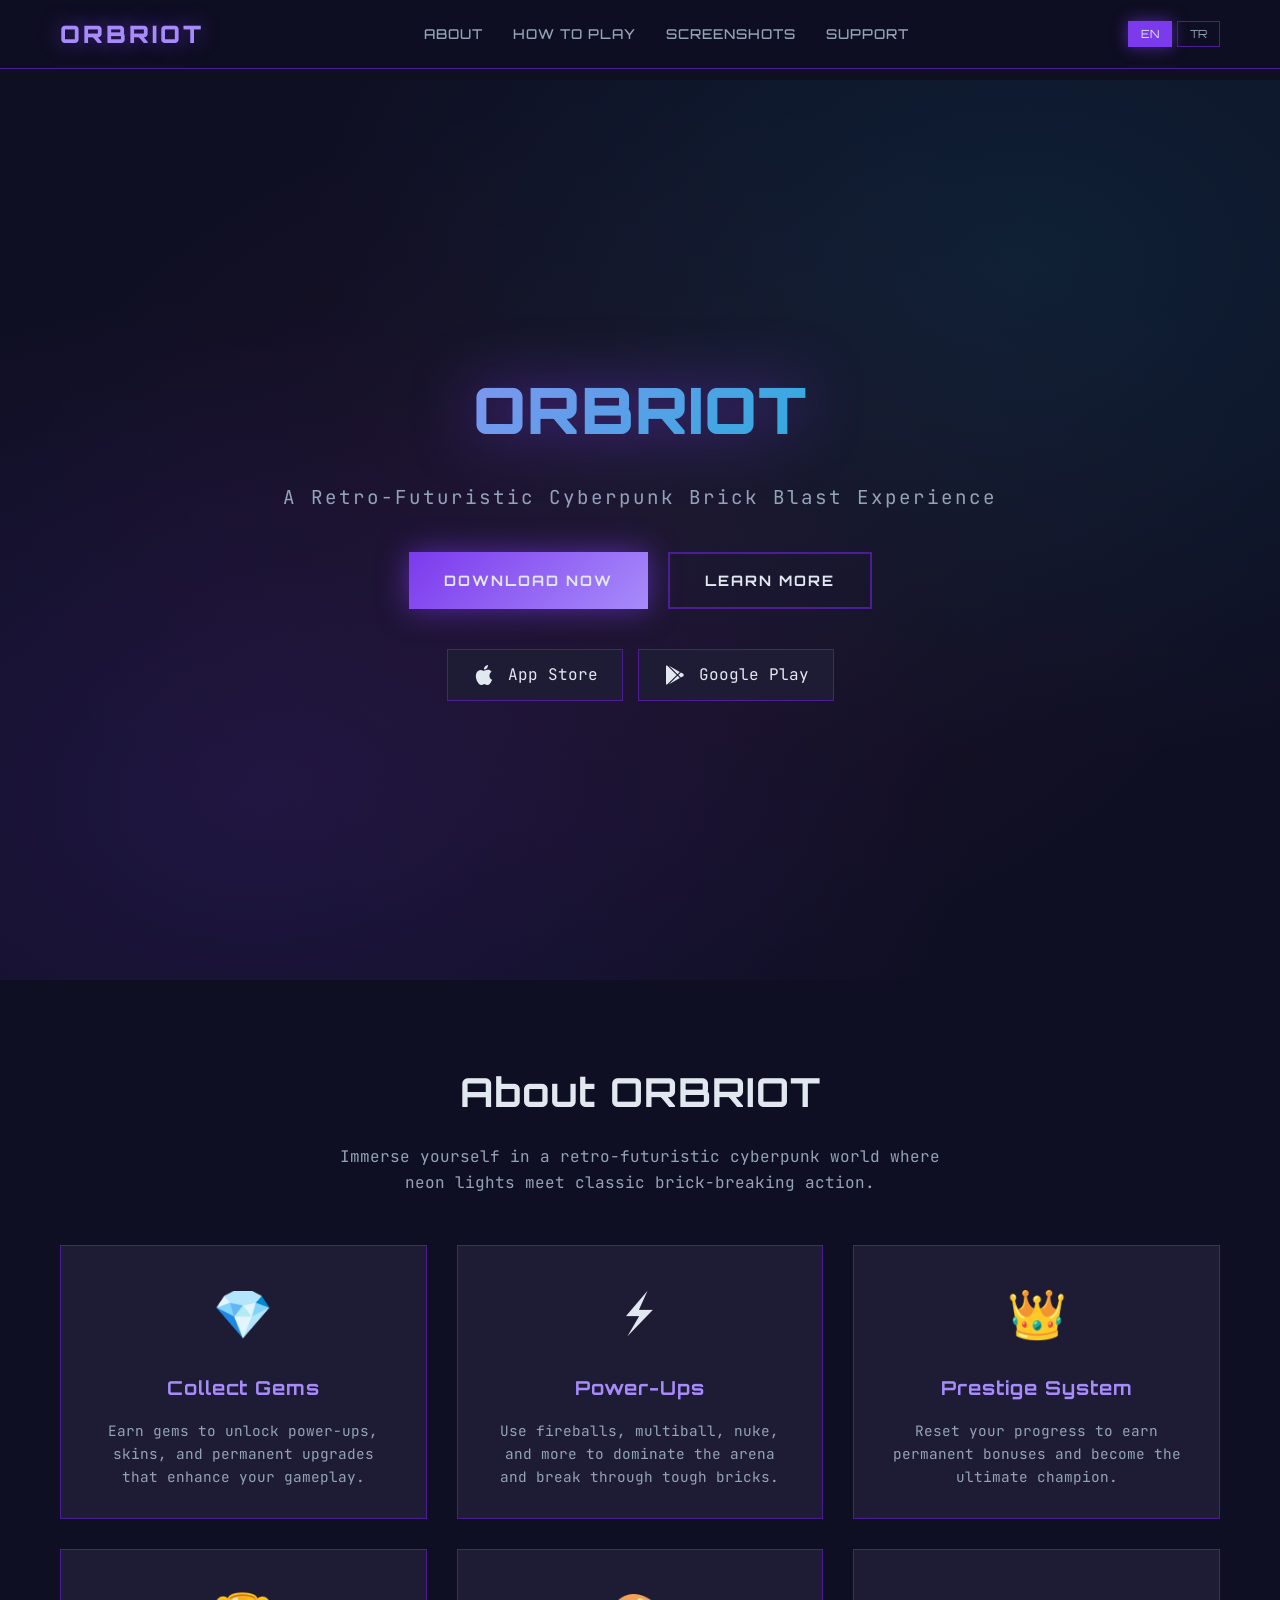
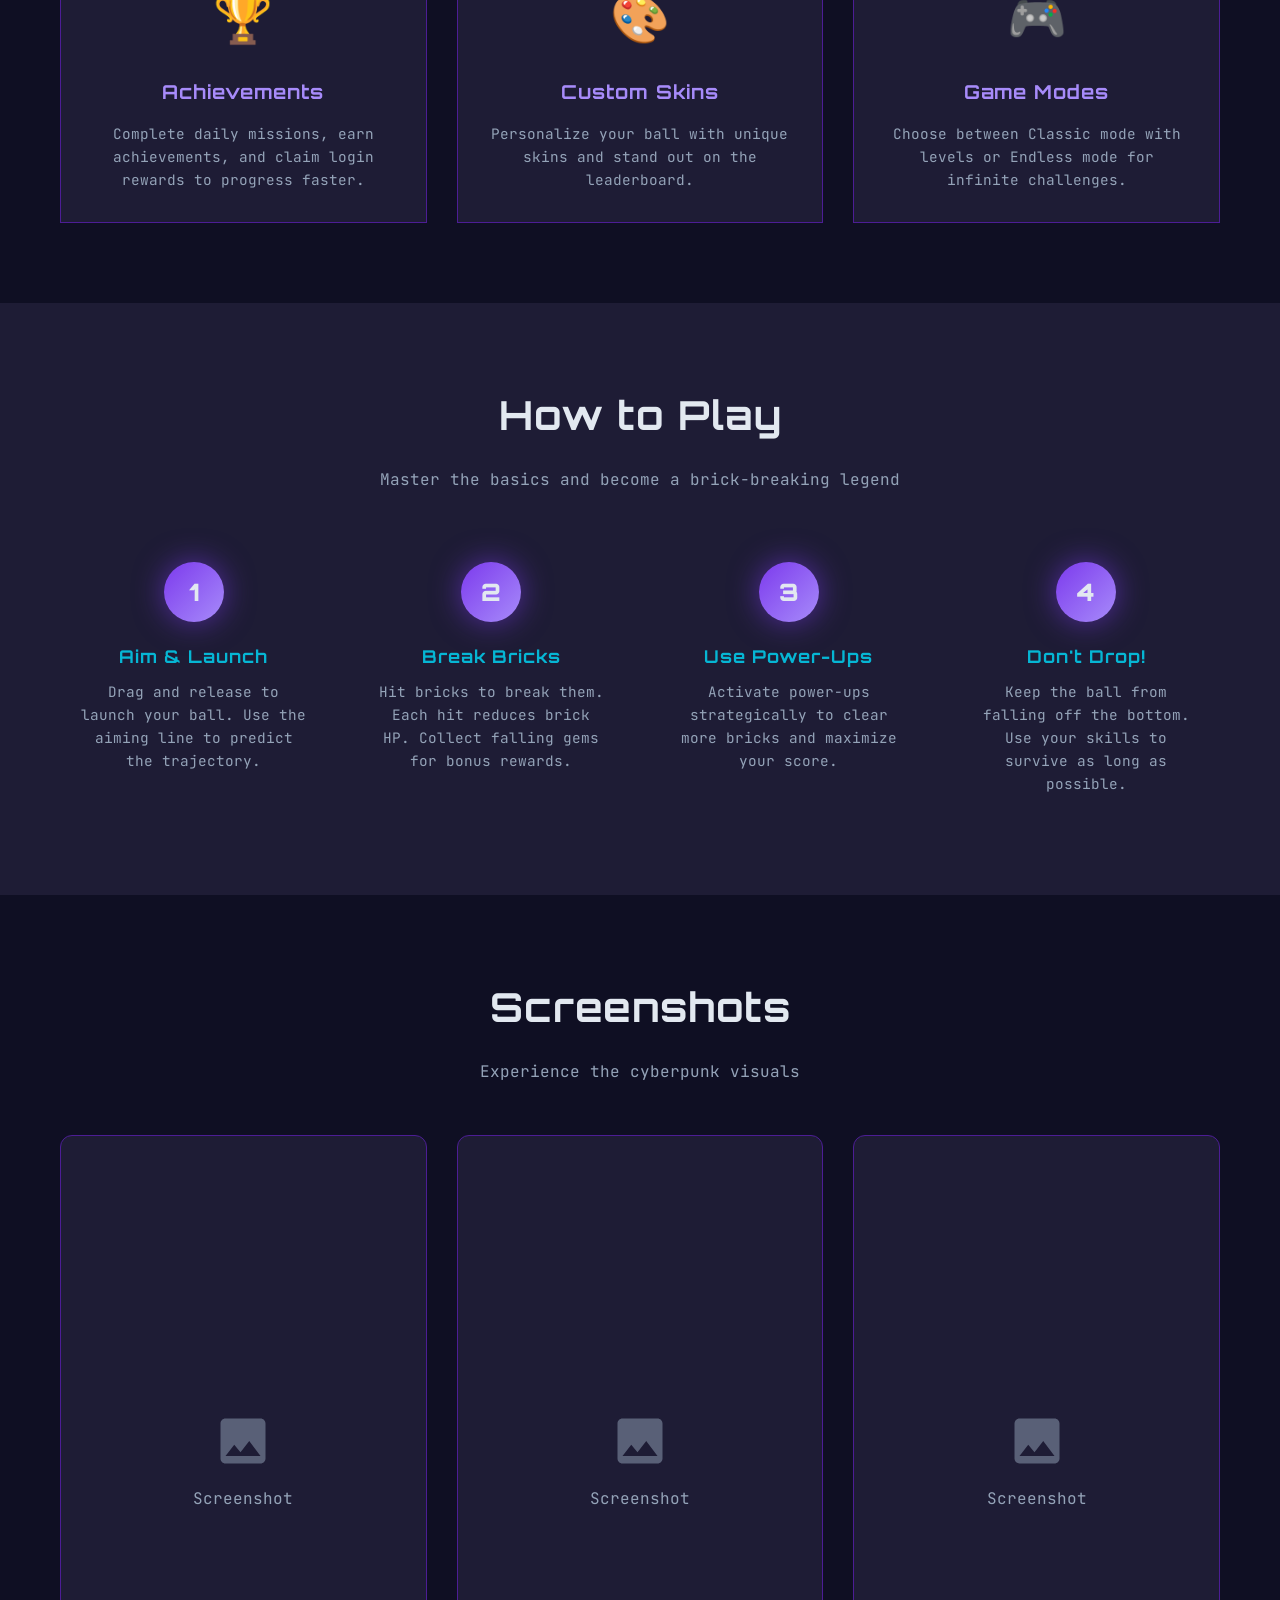
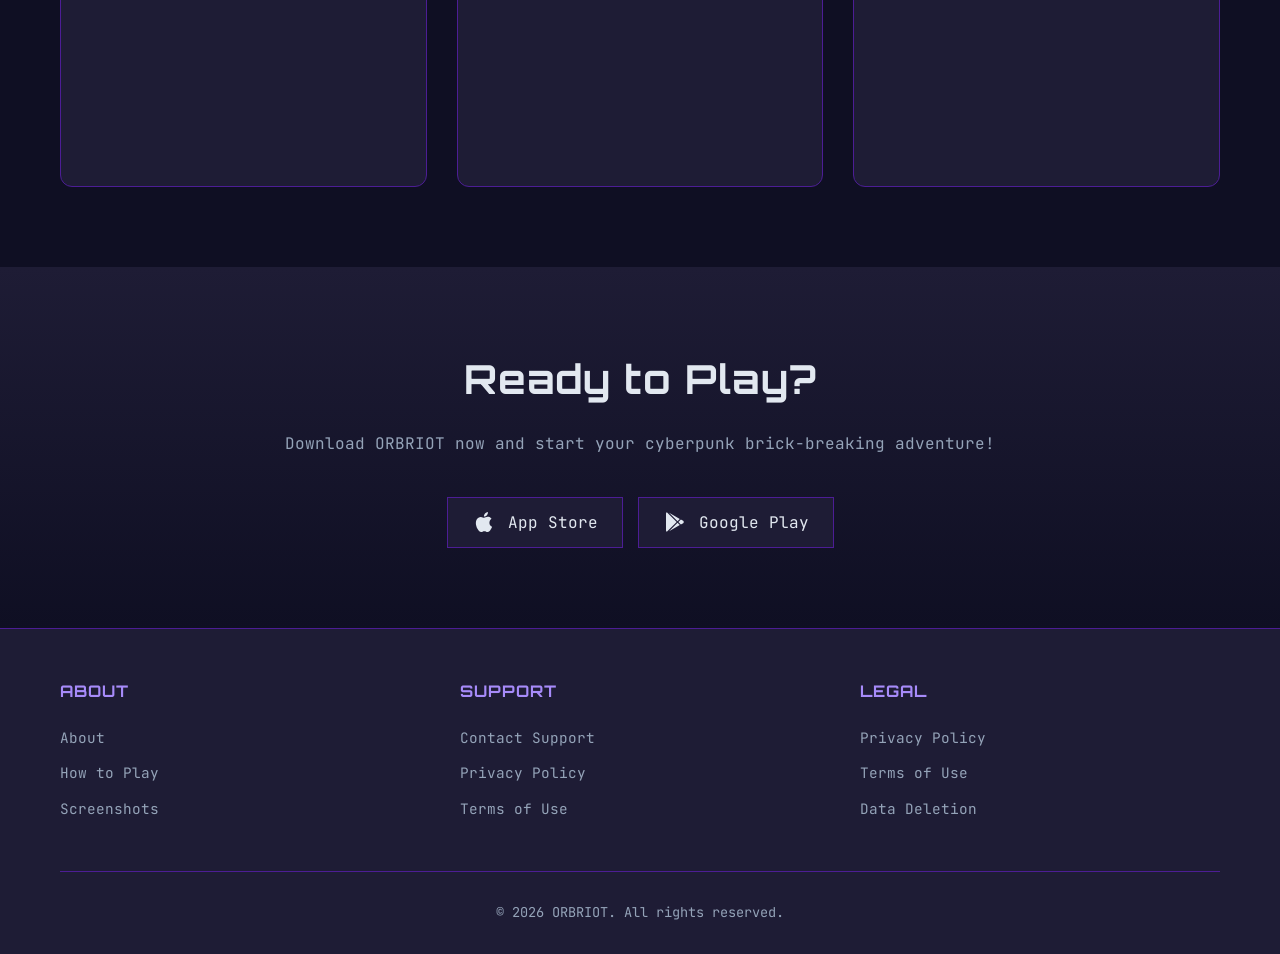
==== index.html @ 3a0cabdf "Initial commit: Orbriot Flutter game + website Full Flutter project with AdMob integration, Firebase" ====
<!DOCTYPE html>
<html lang="en">
<head>
  <meta charset="UTF-8">
  <meta name="viewport" content="width=device-width, initial-scale=1.0">
  <title>ORBRIOT - Retro-Futuristic Brick Blast Game</title>
  <meta name="description" content="ORBRIOT - A retro-futuristic cyberpunk themed brick blast game. Break bricks, collect gems, and become the ultimate champion!">
  <link rel="stylesheet" href="css/style.css">
  <link rel="icon" href="web/favicon.png">
</head>
<body>
  <header>
    <div class="container">
      <nav>
        <a href="index.html" class="logo">ORBRIOT</a>
        <ul class="nav-links">
          <li><a href="#about" data-lang="nav_about">About</a></li>
          <li><a href="#how-to-play" data-lang="nav_howto">How to Play</a></li>
          <li><a href="#screenshots" data-lang="nav_screenshots">Screenshots</a></li>
          <li><a href="support.html" data-lang="nav_support">Support</a></li>
        </ul>
        <div class="nav-right">
          <div class="lang-switch">
            <button class="lang-btn active" data-lang="en">EN</button>
            <button class="lang-btn" data-lang="tr">TR</button>
          </div>
        </div>
      </nav>
    </div>
  </header>

  <main>
    <section class="hero">
      <div class="container">
        <div class="hero-content">
          <h1>ORBRIOT</h1>
          <p class="tagline" data-lang="hero_tagline">A Retro-Futuristic Cyberpunk Brick Blast Experience</p>
          <div class="hero-buttons">
            <a href="#download" class="btn btn-primary glow-animation" data-lang="hero_download">Download Now</a>
            <a href="#how-to-play" class="btn btn-secondary" data-lang="hero_learn">Learn More</a>
          </div>
          <div class="store-buttons">
            <a href="https://apps.apple.com/app/orbriot" target="_blank" class="btn-store" id="ios-link">
              <svg viewBox="0 0 24 24" fill="currentColor">
                <path d="M18.71 19.5c-.83 1.24-1.71 2.45-3.05 2.47-1.34.03-1.77-.79-3.29-.79-1.53 0-2 .77-3.27.82-1.31.05-2.3-1.32-3.14-2.53C4.25 17 2.94 12.45 4.7 9.39c.87-1.52 2.43-2.48 4.12-2.51 1.28-.02 2.5.87 3.29.87.78 0 2.26-1.07 3.81-.91.65.03 2.47.26 3.64 1.98-.09.06-2.17 1.28-2.15 3.81.03 3.02 2.65 4.03 2.68 4.04-.03.07-.42 1.44-1.38 2.83M13 3.5c.73-.83 1.94-1.46 2.94-1.5.13 1.17-.34 2.35-1.04 3.19-.69.85-1.83 1.51-2.95 1.42-.15-1.15.41-2.35 1.05-3.11z"/>
              </svg>
              <span data-lang="store_ios">App Store</span>
            </a>
            <a href="https://play.google.com/store/apps/details?id=com.orbriot.orbriot" target="_blank" class="btn-store" id="android-link">
              <svg viewBox="0 0 24 24" fill="currentColor">
                <path d="M3 20.5v-17c0-.59.34-1.11.84-1.35L13.69 12l-9.85 9.85c-.5-.24-.84-.76-.84-1.35m13.81-5.38L6.05 21.34l8.49-8.49 2.27 2.27m3.35-4.31c.34.27.59.69.59 1.19s-.22.9-.57 1.18l-2.29 1.32-2.5-2.5 2.5-2.5 2.27 1.31M6.05 2.66l10.76 6.22-2.27 2.27L6.05 2.66z"/>
              </svg>
              <span data-lang="store_android">Google Play</span>
            </a>
          </div>
        </div>
      </div>
    </section>

    <section id="about" class="about">
      <div class="container">
        <h2 class="section-title" data-lang="about_title">About ORBRIOT</h2>
        <p class="section-subtitle" data-lang="about_subtitle">
          Immerse yourself in a retro-futuristic cyberpunk world where neon lights meet classic brick-breaking action.
        </p>
        <div class="about-grid">
          <div class="feature-card">
            <div class="feature-icon">💎</div>
            <h3 data-lang="feature_gems_title">Collect Gems</h3>
            <p data-lang="feature_gems_desc">Earn gems to unlock power-ups, skins, and permanent upgrades that enhance your gameplay.</p>
          </div>
          <div class="feature-card">
            <div class="feature-icon">⚡</div>
            <h3 data-lang="feature_powerups_title">Power-Ups</h3>
            <p data-lang="feature_powerups_desc">Use fireballs, multiball, nuke, and more to dominate the arena and break through tough bricks.</p>
          </div>
          <div class="feature-card">
            <div class="feature-icon">👑</div>
            <h3 data-lang="feature_prestige_title">Prestige System</h3>
            <p data-lang="feature_prestige_desc">Reset your progress to earn permanent bonuses and become the ultimate champion.</p>
          </div>
          <div class="feature-card">
            <div class="feature-icon">🏆</div>
            <h3 data-lang="feature_achievements_title">Achievements</h3>
            <p data-lang="feature_achievements_desc">Complete daily missions, earn achievements, and claim login rewards to progress faster.</p>
          </div>
          <div class="feature-card">
            <div class="feature-icon">🎨</div>
            <h3 data-lang="feature_skins_title">Custom Skins</h3>
            <p data-lang="feature_skins_desc">Personalize your ball with unique skins and stand out on the leaderboard.</p>
          </div>
          <div class="feature-card">
            <div class="feature-icon">🎮</div>
            <h3 data-lang="feature_modes_title">Game Modes</h3>
            <p data-lang="feature_modes_desc">Choose between Classic mode with levels or Endless mode for infinite challenges.</p>
          </div>
        </div>
      </div>
    </section>

    <section id="how-to-play" class="how-to-play">
      <div class="container">
        <h2 class="section-title" data-lang="howto_title">How to Play</h2>
        <p class="section-subtitle" data-lang="howto_subtitle">
          Master the basics and become a brick-breaking legend
        </p>
        <div class="steps">
          <div class="step">
            <div class="step-number">1</div>
            <h3 data-lang="step1_title">Aim & Launch</h3>
            <p data-lang="step1_desc">Drag and release to launch your ball. Use the aiming line to predict the trajectory.</p>
          </div>
          <div class="step">
            <div class="step-number">2</div>
            <h3 data-lang="step2_title">Break Bricks</h3>
            <p data-lang="step2_desc">Hit bricks to break them. Each hit reduces brick HP. Collect falling gems for bonus rewards.</p>
          </div>
          <div class="step">
            <div class="step-number">3</div>
            <h3 data-lang="step3_title">Use Power-Ups</h3>
            <p data-lang="step3_desc">Activate power-ups strategically to clear more bricks and maximize your score.</p>
          </div>
          <div class="step">
            <div class="step-number">4</div>
            <h3 data-lang="step4_title">Don't Drop!</h3>
            <p data-lang="step4_desc">Keep the ball from falling off the bottom. Use your skills to survive as long as possible.</p>
          </div>
        </div>
      </div>
    </section>

    <section id="screenshots" class="screenshots">
      <div class="container">
        <h2 class="section-title" data-lang="screenshots_title">Screenshots</h2>
        <p class="section-subtitle" data-lang="screenshots_subtitle">
          Experience the cyberpunk visuals
        </p>
        <div class="screenshot-grid">
          <div class="screenshot-item">
            <div class="screenshot-placeholder">
              <svg viewBox="0 0 24 24" fill="currentColor">
                <path d="M21 19V5c0-1.1-.9-2-2-2H5c-1.1 0-2 .9-2 2v14c0 1.1.9 2 2 2h14c1.1 0 2-.9 2-2zM8.5 13.5l2.5 3.01L14.5 12l4.5 6H5l3.5-4.5z"/>
              </svg>
              <span data-lang="screenshot_placeholder">Screenshot 1</span>
            </div>
          </div>
          <div class="screenshot-item">
            <div class="screenshot-placeholder">
              <svg viewBox="0 0 24 24" fill="currentColor">
                <path d="M21 19V5c0-1.1-.9-2-2-2H5c-1.1 0-2 .9-2 2v14c0 1.1.9 2 2 2h14c1.1 0 2-.9 2-2zM8.5 13.5l2.5 3.01L14.5 12l4.5 6H5l3.5-4.5z"/>
              </svg>
              <span data-lang="screenshot_placeholder">Screenshot 2</span>
            </div>
          </div>
          <div class="screenshot-item">
            <div class="screenshot-placeholder">
              <svg viewBox="0 0 24 24" fill="currentColor">
                <path d="M21 19V5c0-1.1-.9-2-2-2H5c-1.1 0-2 .9-2 2v14c0 1.1.9 2 2 2h14c1.1 0 2-.9 2-2zM8.5 13.5l2.5 3.01L14.5 12l4.5 6H5l3.5-4.5z"/>
              </svg>
              <span data-lang="screenshot_placeholder">Screenshot 3</span>
            </div>
          </div>
        </div>
      </div>
    </section>

    <section id="download" class="cta-section">
      <div class="container">
        <h2 data-lang="cta_title">Ready to Play?</h2>
        <p data-lang="cta_subtitle">Download ORBRIOT now and start your cyberpunk brick-breaking adventure!</p>
        <div class="store-buttons">
          <a href="https://apps.apple.com/app/orbriot" target="_blank" class="btn-store">
            <svg viewBox="0 0 24 24" fill="currentColor">
              <path d="M18.71 19.5c-.83 1.24-1.71 2.45-3.05 2.47-1.34.03-1.77-.79-3.29-.79-1.53 0-2 .77-3.27.82-1.31.05-2.3-1.32-3.14-2.53C4.25 17 2.94 12.45 4.7 9.39c.87-1.52 2.43-2.48 4.12-2.51 1.28-.02 2.5.87 3.29.87.78 0 2.26-1.07 3.81-.91.65.03 2.47.26 3.64 1.98-.09.06-2.17 1.28-2.15 3.81.03 3.02 2.65 4.03 2.68 4.04-.03.07-.42 1.44-1.38 2.83M13 3.5c.73-.83 1.94-1.46 2.94-1.5.13 1.17-.34 2.35-1.04 3.19-.69.85-1.83 1.51-2.95 1.42-.15-1.15.41-2.35 1.05-3.11z"/>
            </svg>
            <span data-lang="store_ios">App Store</span>
          </a>
          <a href="https://play.google.com/store/apps/details?id=com.orbriot.orbriot" target="_blank" class="btn-store">
            <svg viewBox="0 0 24 24" fill="currentColor">
              <path d="M3 20.5v-17c0-.59.34-1.11.84-1.35L13.69 12l-9.85 9.85c-.5-.24-.84-.76-.84-1.35m13.81-5.38L6.05 21.34l8.49-8.49 2.27 2.27m3.35-4.31c.34.27.59.69.59 1.19s-.22.9-.57 1.18l-2.29 1.32-2.5-2.5 2.5-2.5 2.27 1.31M6.05 2.66l10.76 6.22-2.27 2.27L6.05 2.66z"/>
            </svg>
            <span data-lang="store_android">Google Play</span>
          </a>
        </div>
      </div>
    </section>
  </main>

  <footer>
    <div class="container">
      <div class="footer-content">
        <div class="footer-section">
          <h4 data-lang="footer_about">About</h4>
          <ul>
            <li><a href="#about" data-lang="nav_about">About</a></li>
            <li><a href="#how-to-play" data-lang="nav_howto">How to Play</a></li>
            <li><a href="#screenshots" data-lang="nav_screenshots">Screenshots</a></li>
          </ul>
        </div>
        <div class="footer-section">
          <h4 data-lang="footer_support">Support</h4>
          <ul>
            <li><a href="support.html" data-lang="footer_support_link">Contact Support</a></li>
            <li><a href="privacy.html" data-lang="footer_privacy">Privacy Policy</a></li>
            <li><a href="terms.html" data-lang="footer_terms">Terms of Use</a></li>
          </ul>
        </div>
        <div class="footer-section">
          <h4 data-lang="footer_legal">Legal</h4>
          <ul>
            <li><a href="privacy.html" data-lang="footer_privacy">Privacy Policy</a></li>
            <li><a href="terms.html" data-lang="footer_terms">Terms of Use</a></li>
            <li><a href="deletion.html" data-lang="footer_deletion">Data Deletion</a></li>
          </ul>
        </div>
      </div>
      <div class="footer-bottom">
        <p>&copy; 2026 ORBRIOT. <span data-lang="footer_rights">All rights reserved.</span></p>
      </div>
    </div>
  </footer>

  <script src="js/main.js"></script>
</body>
</html>
---- css/style.css ----
@import url('https://fonts.googleapis.com/css2?family=Orbitron:wght@400;500;700;900&family=JetBrains+Mono:wght@400;500;700&display=swap');

:root {
  --bg: #0F0F23;
  --surface: #1E1C35;
  --surface-variant: #27273B;
  --primary: #7C3AED;
  --primary-light: #A78BFA;
  --accent: #F43F5E;
  --cyan: #06B6D4;
  --amber: #FBBF24;
  --success: #22C55E;
  --error: #EF4444;
  --foreground: #E2E8F0;
  --muted: #94A3B8;
  --border: #4C1D95;
  
  --glow-primary: rgba(124, 58, 237, 0.6);
  --glow-accent: rgba(244, 63, 94, 0.6);
  --glow-cyan: rgba(6, 182, 212, 0.6);
}

* {
  margin: 0;
  padding: 0;
  box-sizing: border-box;
}

html {
  scroll-behavior: smooth;
}

body {
  font-family: 'JetBrains Mono', monospace;
  background-color: var(--bg);
  color: var(--foreground);
  line-height: 1.6;
  min-height: 100vh;
}

h1, h2, h3, h4, h5, h6 {
  font-family: 'Orbitron', sans-serif;
  letter-spacing: 1px;
}

a {
  color: var(--primary-light);
  text-decoration: none;
  transition: all 0.3s ease;
}

a:hover {
  color: var(--cyan);
}

.container {
  max-width: 1200px;
  margin: 0 auto;
  padding: 0 20px;
}

header {
  position: fixed;
  top: 0;
  left: 0;
  right: 0;
  z-index: 1000;
  background: rgba(15, 15, 35, 0.9);
  backdrop-filter: blur(10px);
  border-bottom: 1px solid var(--border);
}

nav {
  display: flex;
  justify-content: space-between;
  align-items: center;
  padding: 15px 0;
}

.logo {
  font-family: 'Orbitron', sans-serif;
  font-size: 1.5rem;
  font-weight: 900;
  color: var(--primary-light);
  text-shadow: 0 0 20px var(--glow-primary);
  letter-spacing: 3px;
}

.nav-links {
  display: flex;
  gap: 30px;
  list-style: none;
}

.nav-links a {
  font-family: 'Orbitron', sans-serif;
  font-size: 0.85rem;
  font-weight: 500;
  color: var(--muted);
  text-transform: uppercase;
  letter-spacing: 1px;
}

.nav-links a:hover,
.nav-links a.active {
  color: var(--primary-light);
  text-shadow: 0 0 10px var(--glow-primary);
}

.nav-right {
  display: flex;
  align-items: center;
  gap: 20px;
}

.lang-switch {
  display: flex;
  gap: 5px;
}

.lang-btn {
  background: transparent;
  border: 1px solid var(--border);
  color: var(--muted);
  padding: 5px 12px;
  font-family: 'Orbitron', sans-serif;
  font-size: 0.7rem;
  cursor: pointer;
  transition: all 0.3s ease;
}

.lang-btn:hover,
.lang-btn.active {
  background: var(--primary);
  border-color: var(--primary);
  color: var(--foreground);
  box-shadow: 0 0 15px var(--glow-primary);
}

main {
  padding-top: 80px;
}

section {
  padding: 80px 0;
}

.hero {
  min-height: 100vh;
  display: flex;
  align-items: center;
  position: relative;
  overflow: hidden;
}

.hero::before {
  content: '';
  position: absolute;
  top: 0;
  left: 0;
  right: 0;
  bottom: 0;
  background: 
    radial-gradient(ellipse at 20% 80%, rgba(124, 58, 237, 0.15) 0%, transparent 50%),
    radial-gradient(ellipse at 80% 20%, rgba(6, 182, 212, 0.1) 0%, transparent 50%),
    radial-gradient(ellipse at 50% 50%, rgba(244, 63, 94, 0.05) 0%, transparent 70%);
  pointer-events: none;
}

.hero-content {
  text-align: center;
  max-width: 800px;
  margin: 0 auto;
  position: relative;
  z-index: 1;
}

.hero h1 {
  font-size: 4rem;
  font-weight: 900;
  margin-bottom: 20px;
  background: linear-gradient(135deg, var(--primary-light), var(--cyan));
  -webkit-background-clip: text;
  -webkit-text-fill-color: transparent;
  background-clip: text;
  text-shadow: none;
  filter: drop-shadow(0 0 30px var(--glow-primary));
}

.hero .tagline {
  font-size: 1.2rem;
  color: var(--muted);
  margin-bottom: 40px;
  letter-spacing: 2px;
}

.hero-buttons {
  display: flex;
  gap: 20px;
  justify-content: center;
  flex-wrap: wrap;
}

.btn {
  display: inline-flex;
  align-items: center;
  justify-content: center;
  gap: 10px;
  padding: 15px 35px;
  font-family: 'Orbitron', sans-serif;
  font-size: 0.9rem;
  font-weight: 700;
  text-transform: uppercase;
  letter-spacing: 2px;
  border: none;
  cursor: pointer;
  transition: all 0.3s ease;
  position: relative;
  overflow: hidden;
}

.btn-primary {
  background: linear-gradient(135deg, var(--primary), var(--primary-light));
  color: var(--foreground);
  box-shadow: 0 0 30px var(--glow-primary);
}

.btn-primary:hover {
  transform: translateY(-3px);
  box-shadow: 0 0 50px var(--glow-primary);
}

.btn-secondary {
  background: transparent;
  color: var(--foreground);
  border: 2px solid var(--border);
}

.btn-secondary:hover {
  border-color: var(--primary-light);
  box-shadow: 0 0 20px var(--glow-primary);
}

.btn-store {
  display: flex;
  align-items: center;
  gap: 12px;
  padding: 12px 24px;
  background: var(--surface);
  border: 1px solid var(--border);
  color: var(--foreground);
  transition: all 0.3s ease;
}

.btn-store:hover {
  background: var(--surface-variant);
  border-color: var(--primary-light);
  transform: translateY(-2px);
}

.btn-store svg {
  width: 24px;
  height: 24px;
}

.store-buttons {
  display: flex;
  gap: 15px;
  justify-content: center;
  flex-wrap: wrap;
  margin-top: 40px;
}

.section-title {
  font-size: 2.5rem;
  text-align: center;
  margin-bottom: 20px;
  color: var(--foreground);
}

.section-subtitle {
  text-align: center;
  color: var(--muted);
  max-width: 600px;
  margin: 0 auto 50px;
}

.about-grid {
  display: grid;
  grid-template-columns: repeat(auto-fit, minmax(280px, 1fr));
  gap: 30px;
  margin-top: 50px;
}

.feature-card {
  background: var(--surface);
  border: 1px solid var(--border);
  padding: 30px;
  text-align: center;
  transition: all 0.3s ease;
  position: relative;
  overflow: hidden;
}

.feature-card::before {
  content: '';
  position: absolute;
  top: 0;
  left: 0;
  right: 0;
  height: 3px;
  background: linear-gradient(90deg, var(--primary), var(--cyan));
  transform: scaleX(0);
  transition: transform 0.3s ease;
}

.feature-card:hover {
  transform: translateY(-5px);
  border-color: var(--primary-light);
  box-shadow: 0 10px 40px rgba(124, 58, 237, 0.2);
}

.feature-card:hover::before {
  transform: scaleX(1);
}

.feature-icon {
  font-size: 3rem;
  margin-bottom: 20px;
}

.feature-card h3 {
  font-size: 1.2rem;
  margin-bottom: 15px;
  color: var(--primary-light);
}

.feature-card p {
  color: var(--muted);
  font-size: 0.9rem;
}

.how-to-play {
  background: var(--surface);
}

.steps {
  display: grid;
  grid-template-columns: repeat(auto-fit, minmax(250px, 1fr));
  gap: 30px;
  margin-top: 50px;
}

.step {
  text-align: center;
  padding: 20px;
}

.step-number {
  width: 60px;
  height: 60px;
  display: flex;
  align-items: center;
  justify-content: center;
  margin: 0 auto 20px;
  background: linear-gradient(135deg, var(--primary), var(--primary-light));
  border-radius: 50%;
  font-family: 'Orbitron', sans-serif;
  font-size: 1.5rem;
  font-weight: 900;
  box-shadow: 0 0 30px var(--glow-primary);
}

.step h3 {
  font-size: 1.1rem;
  margin-bottom: 10px;
  color: var(--cyan);
}

.step p {
  color: var(--muted);
  font-size: 0.9rem;
}

.screenshots {
  overflow: hidden;
}

.screenshot-grid {
  display: grid;
  grid-template-columns: repeat(auto-fit, minmax(300px, 1fr));
  gap: 30px;
  margin-top: 50px;
}

.screenshot-item {
  position: relative;
  aspect-ratio: 9/16;
  background: var(--surface);
  border: 1px solid var(--border);
  border-radius: 12px;
  overflow: hidden;
  transition: all 0.3s ease;
}

.screenshot-item:hover {
  transform: scale(1.02);
  border-color: var(--primary-light);
  box-shadow: 0 0 40px var(--glow-primary);
}

.screenshot-item img {
  width: 100%;
  height: 100%;
  object-fit: cover;
}

.screenshot-placeholder {
  width: 100%;
  height: 100%;
  display: flex;
  flex-direction: column;
  align-items: center;
  justify-content: center;
  color: var(--muted);
  gap: 15px;
}

.screenshot-placeholder svg {
  width: 60px;
  height: 60px;
  opacity: 0.5;
}

.cta-section {
  text-align: center;
  background: linear-gradient(180deg, var(--surface) 0%, var(--bg) 100%);
}

.cta-section h2 {
  font-size: 2.5rem;
  margin-bottom: 20px;
}

.cta-section p {
  color: var(--muted);
  margin-bottom: 30px;
}

footer {
  background: var(--surface);
  border-top: 1px solid var(--border);
  padding: 50px 0 30px;
}

.footer-content {
  display: grid;
  grid-template-columns: repeat(auto-fit, minmax(200px, 1fr));
  gap: 40px;
  margin-bottom: 40px;
}

.footer-section h4 {
  font-size: 1rem;
  color: var(--primary-light);
  margin-bottom: 20px;
  text-transform: uppercase;
  letter-spacing: 1px;
}

.footer-section ul {
  list-style: none;
}

.footer-section li {
  margin-bottom: 10px;
}

.footer-section a {
  color: var(--muted);
  font-size: 0.9rem;
}

.footer-section a:hover {
  color: var(--cyan);
}

.footer-bottom {
  text-align: center;
  padding-top: 30px;
  border-top: 1px solid var(--border);
  color: var(--muted);
  font-size: 0.85rem;
}

.page-content {
  padding: 120px 0 80px;
  min-height: 80vh;
}

.page-header {
  text-align: center;
  margin-bottom: 60px;
}

.page-header h1 {
  font-size: 3rem;
  margin-bottom: 20px;
  background: linear-gradient(135deg, var(--primary-light), var(--cyan));
  -webkit-background-clip: text;
  -webkit-text-fill-color: transparent;
  background-clip: text;
}

.page-header p {
  color: var(--muted);
  max-width: 600px;
  margin: 0 auto;
}

.content-section {
  background: var(--surface);
  border: 1px solid var(--border);
  border-radius: 12px;
  padding: 40px;
  margin-bottom: 30px;
}

.content-section h2 {
  font-size: 1.5rem;
  color: var(--primary-light);
  margin-bottom: 20px;
}

.content-section h3 {
  font-size: 1.1rem;
  color: var(--cyan);
  margin: 25px 0 15px;
}

.content-section p {
  color: var(--muted);
  margin-bottom: 15px;
}

.content-section ul {
  margin-left: 20px;
  color: var(--muted);
}

.content-section li {
  margin-bottom: 10px;
}

.content-section a {
  color: var(--cyan);
}

.content-section a:hover {
  color: var(--primary-light);
}

.contact-form {
  max-width: 600px;
  margin: 0 auto;
}

.form-group {
  margin-bottom: 20px;
}

.form-group label {
  display: block;
  margin-bottom: 8px;
  color: var(--foreground);
  font-weight: 500;
}

.form-group input,
.form-group textarea {
  width: 100%;
  padding: 15px;
  background: var(--surface-variant);
  border: 1px solid var(--border);
  border-radius: 8px;
  color: var(--foreground);
  font-family: 'JetBrains Mono', monospace;
  font-size: 0.95rem;
  transition: all 0.3s ease;
}

.form-group input:focus,
.form-group textarea:focus {
  outline: none;
  border-color: var(--primary);
  box-shadow: 0 0 15px var(--glow-primary);
}

.form-group textarea {
  min-height: 150px;
  resize: vertical;
}

@media (max-width: 768px) {
  .hero h1 {
    font-size: 2.5rem;
  }
  
  .nav-links {
    display: none;
  }
  
  .section-title {
    font-size: 1.8rem;
  }
  
  .store-buttons {
    flex-direction: column;
    align-items: center;
  }
  
  .btn-store {
    width: 100%;
    max-width: 250px;
    justify-content: center;
  }
  
  .content-section {
    padding: 25px;
  }
}

@keyframes glow {
  0%, 100% {
    box-shadow: 0 0 20px var(--glow-primary);
  }
  50% {
    box-shadow: 0 0 40px var(--glow-primary), 0 0 60px var(--glow-cyan);
  }
}

.glow-animation {
  animation: glow 3s ease-in-out infinite;
}
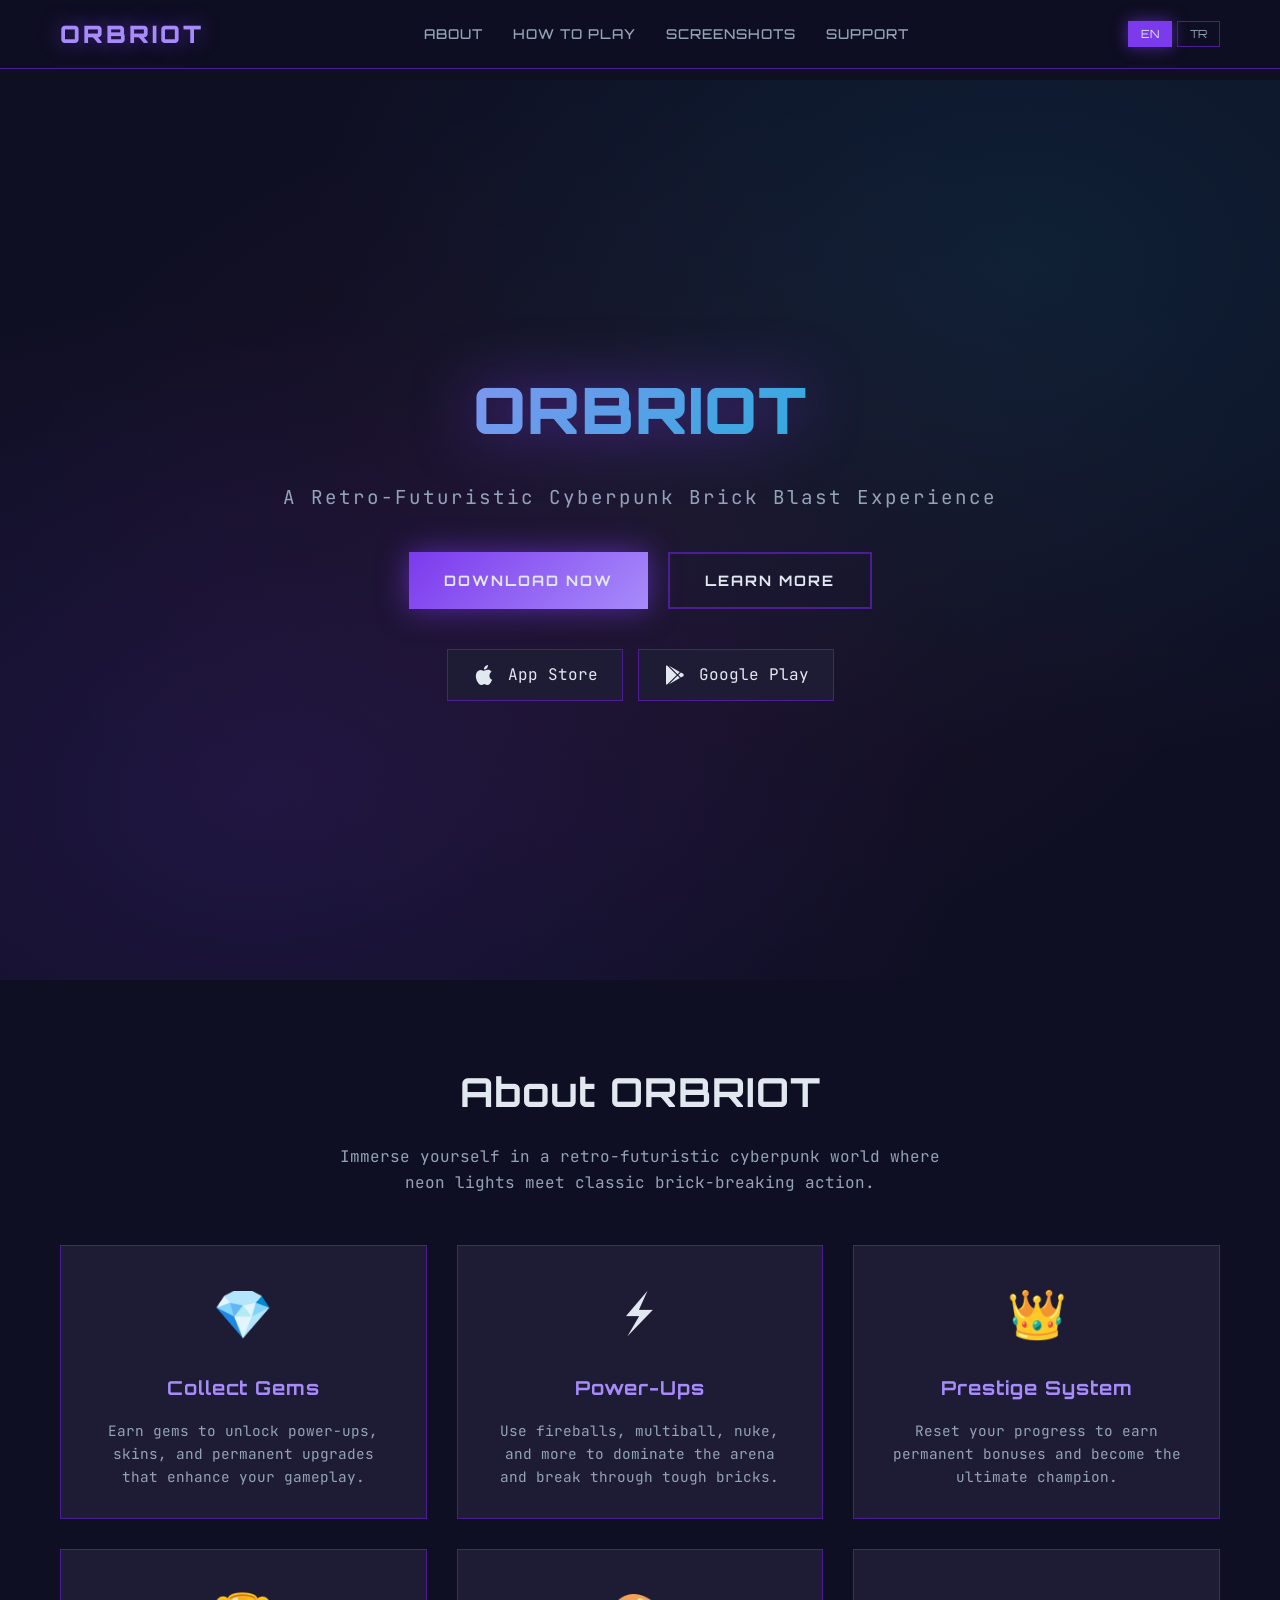
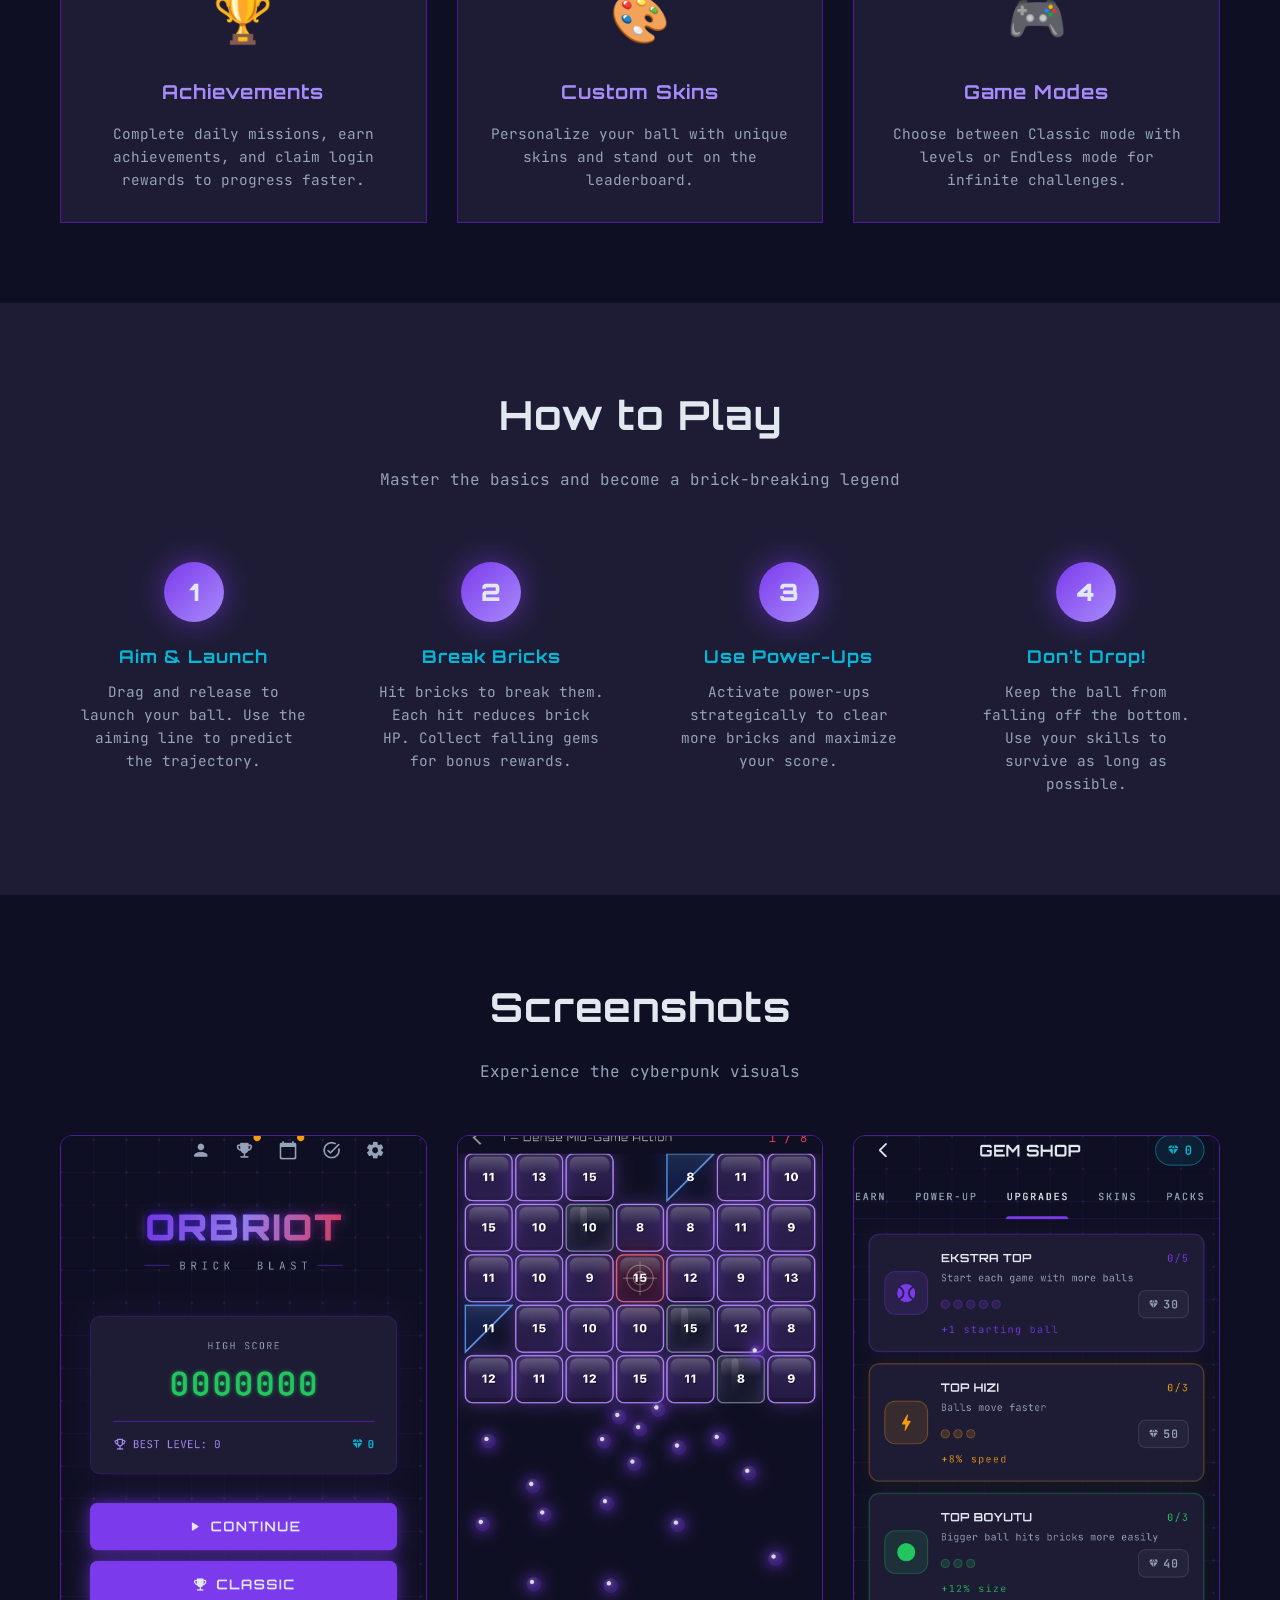
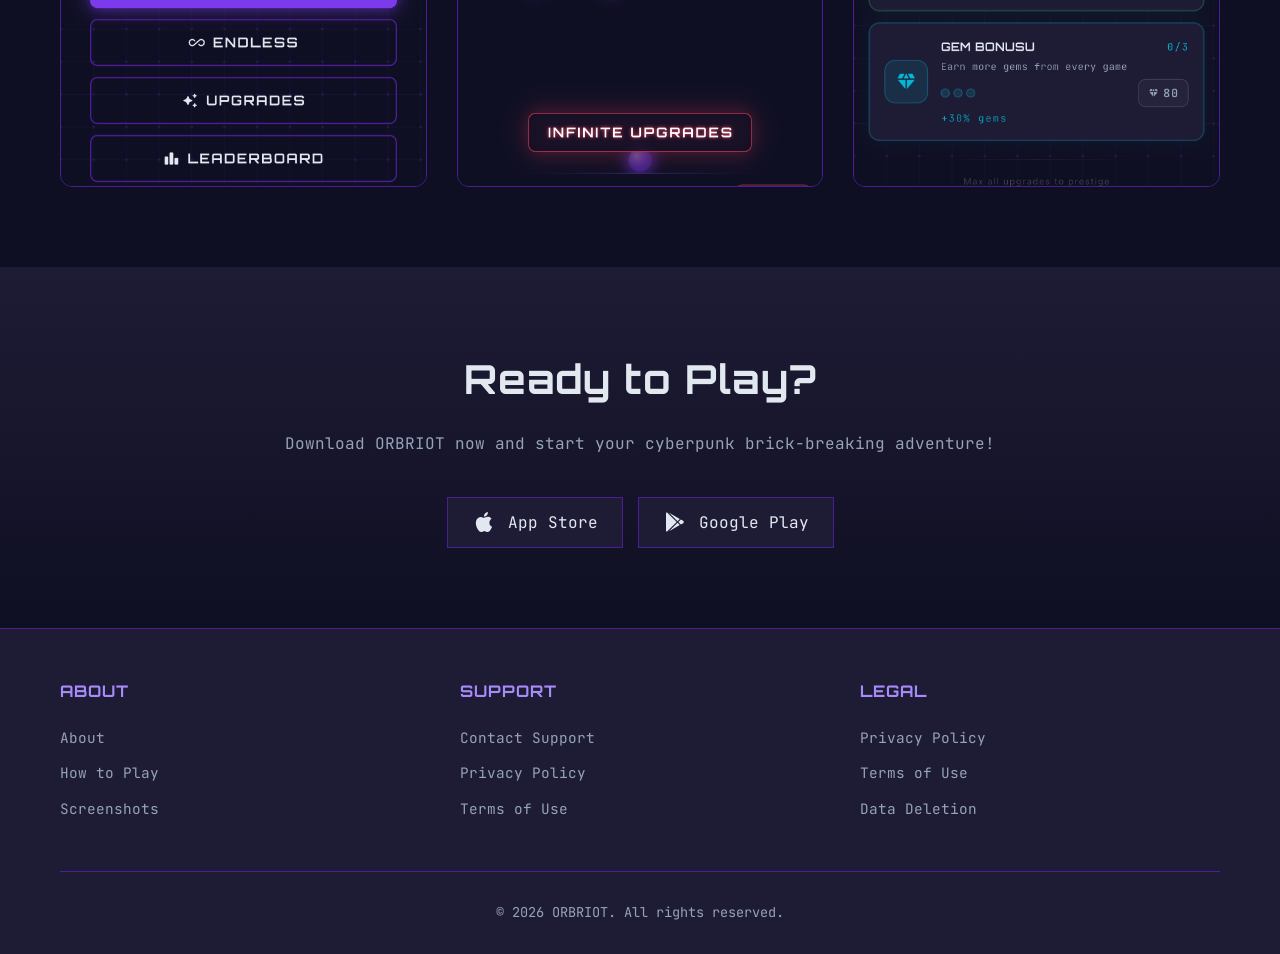
==== commit ddbffe99: "Replace screenshot placeholders with real game screenshots" ====
--- a/index.html
+++ b/index.html
@@ -137,28 +137,13 @@
         </p>
         <div class="screenshot-grid">
           <div class="screenshot-item">
-            <div class="screenshot-placeholder">
-              <svg viewBox="0 0 24 24" fill="currentColor">
-                <path d="M21 19V5c0-1.1-.9-2-2-2H5c-1.1 0-2 .9-2 2v14c0 1.1.9 2 2 2h14c1.1 0 2-.9 2-2zM8.5 13.5l2.5 3.01L14.5 12l4.5 6H5l3.5-4.5z"/>
-              </svg>
-              <span data-lang="screenshot_placeholder">Screenshot 1</span>
-            </div>
+            <img src="assets/ss/ios/ss1.png" alt="Orbriot gameplay - brick breaking action" loading="lazy">
           </div>
           <div class="screenshot-item">
-            <div class="screenshot-placeholder">
-              <svg viewBox="0 0 24 24" fill="currentColor">
-                <path d="M21 19V5c0-1.1-.9-2-2-2H5c-1.1 0-2 .9-2 2v14c0 1.1.9 2 2 2h14c1.1 0 2-.9 2-2zM8.5 13.5l2.5 3.01L14.5 12l4.5 6H5l3.5-4.5z"/>
-              </svg>
-              <span data-lang="screenshot_placeholder">Screenshot 2</span>
-            </div>
+            <img src="assets/ss/ios/ss2.png" alt="Orbriot gameplay - boss battle" loading="lazy">
           </div>
           <div class="screenshot-item">
-            <div class="screenshot-placeholder">
-              <svg viewBox="0 0 24 24" fill="currentColor">
-                <path d="M21 19V5c0-1.1-.9-2-2-2H5c-1.1 0-2 .9-2 2v14c0 1.1.9 2 2 2h14c1.1 0 2-.9 2-2zM8.5 13.5l2.5 3.01L14.5 12l4.5 6H5l3.5-4.5z"/>
-              </svg>
-              <span data-lang="screenshot_placeholder">Screenshot 3</span>
-            </div>
+            <img src="assets/ss/ios/ss5.png" alt="Orbriot gameplay - combo moment" loading="lazy">
           </div>
         </div>
       </div>
